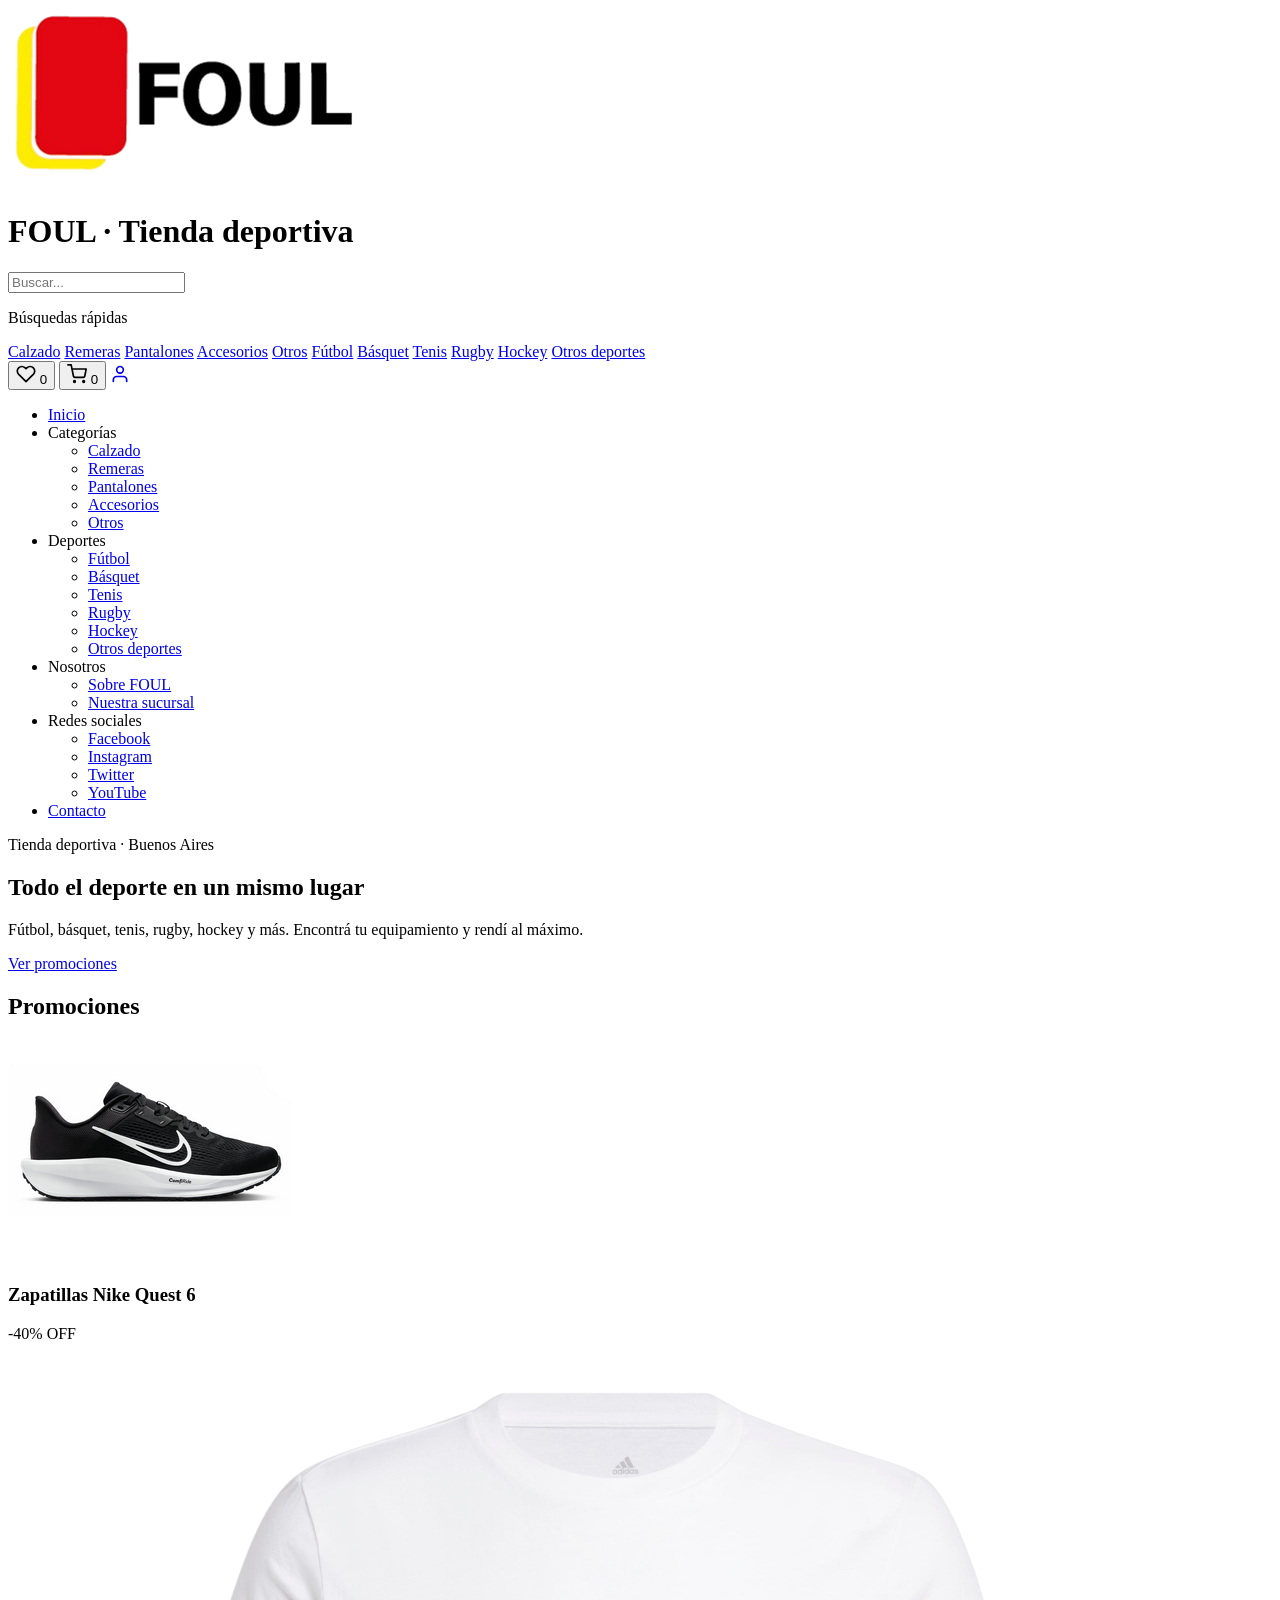
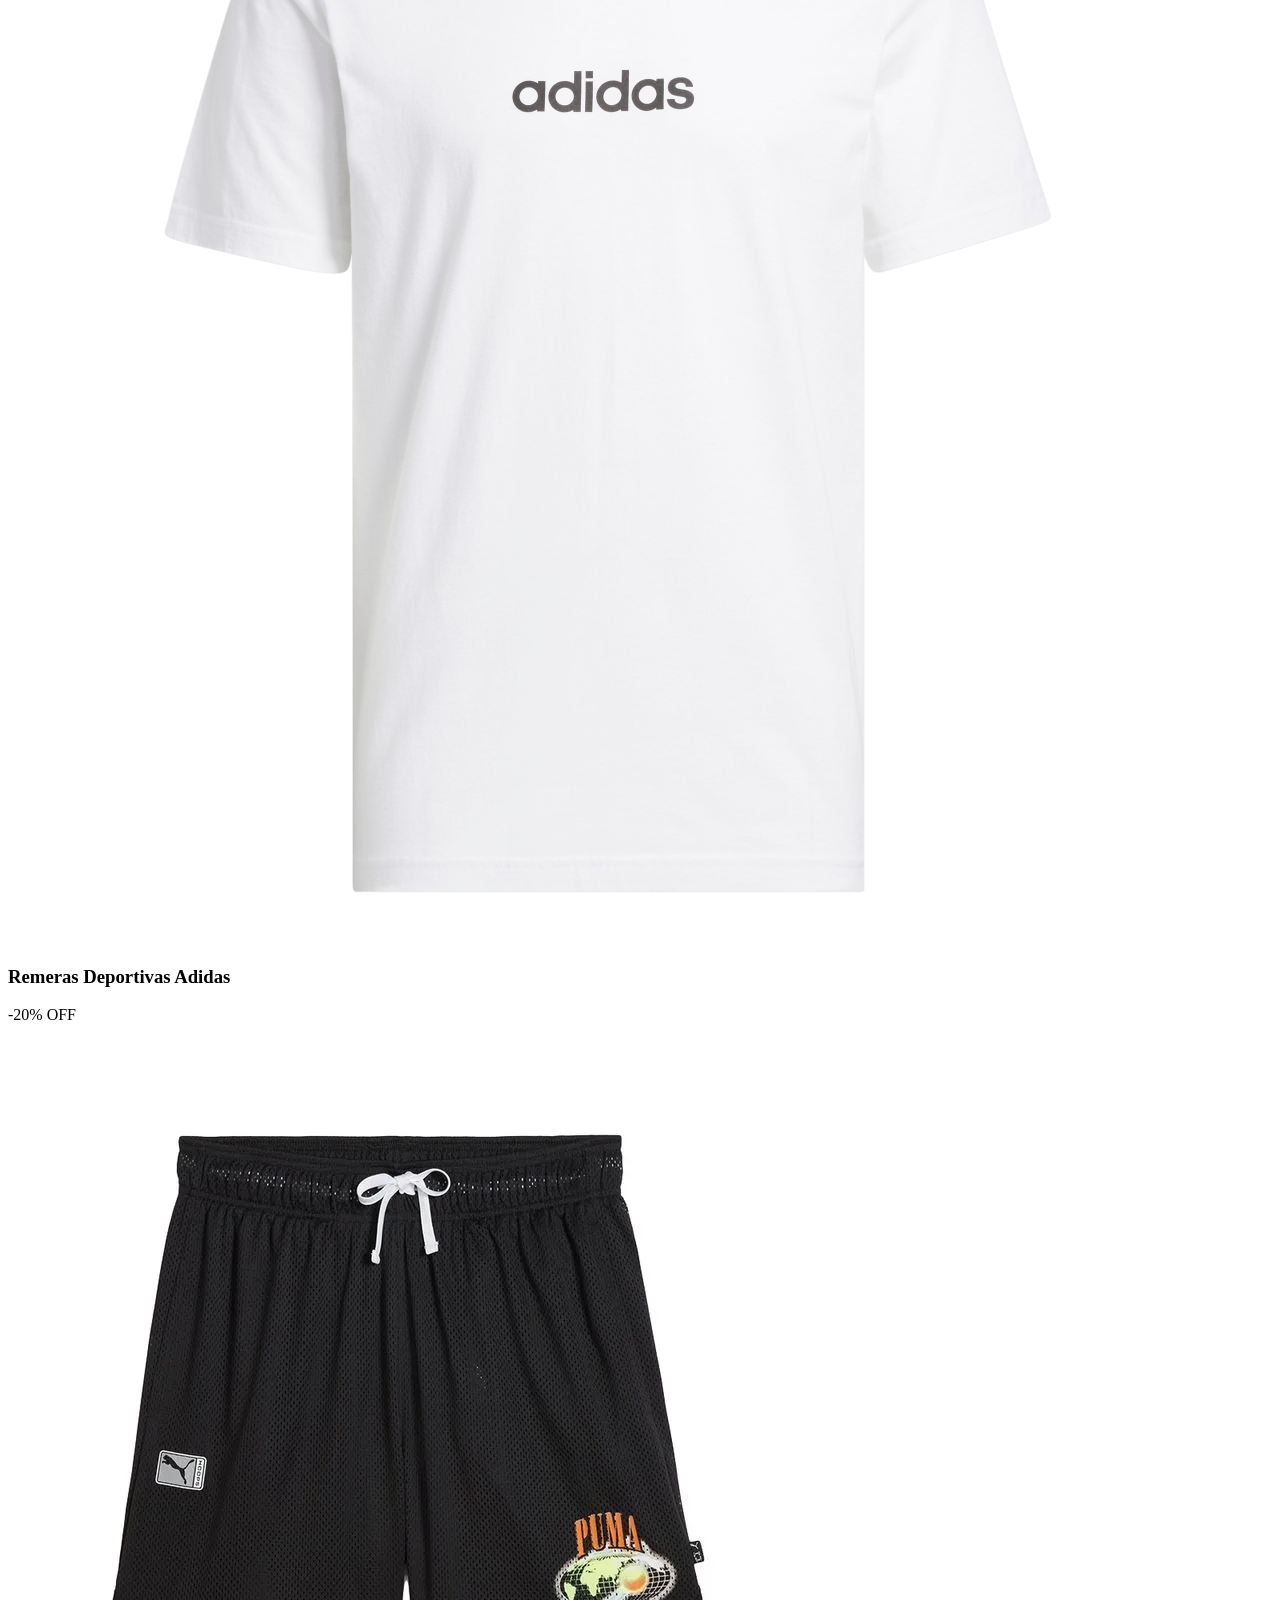
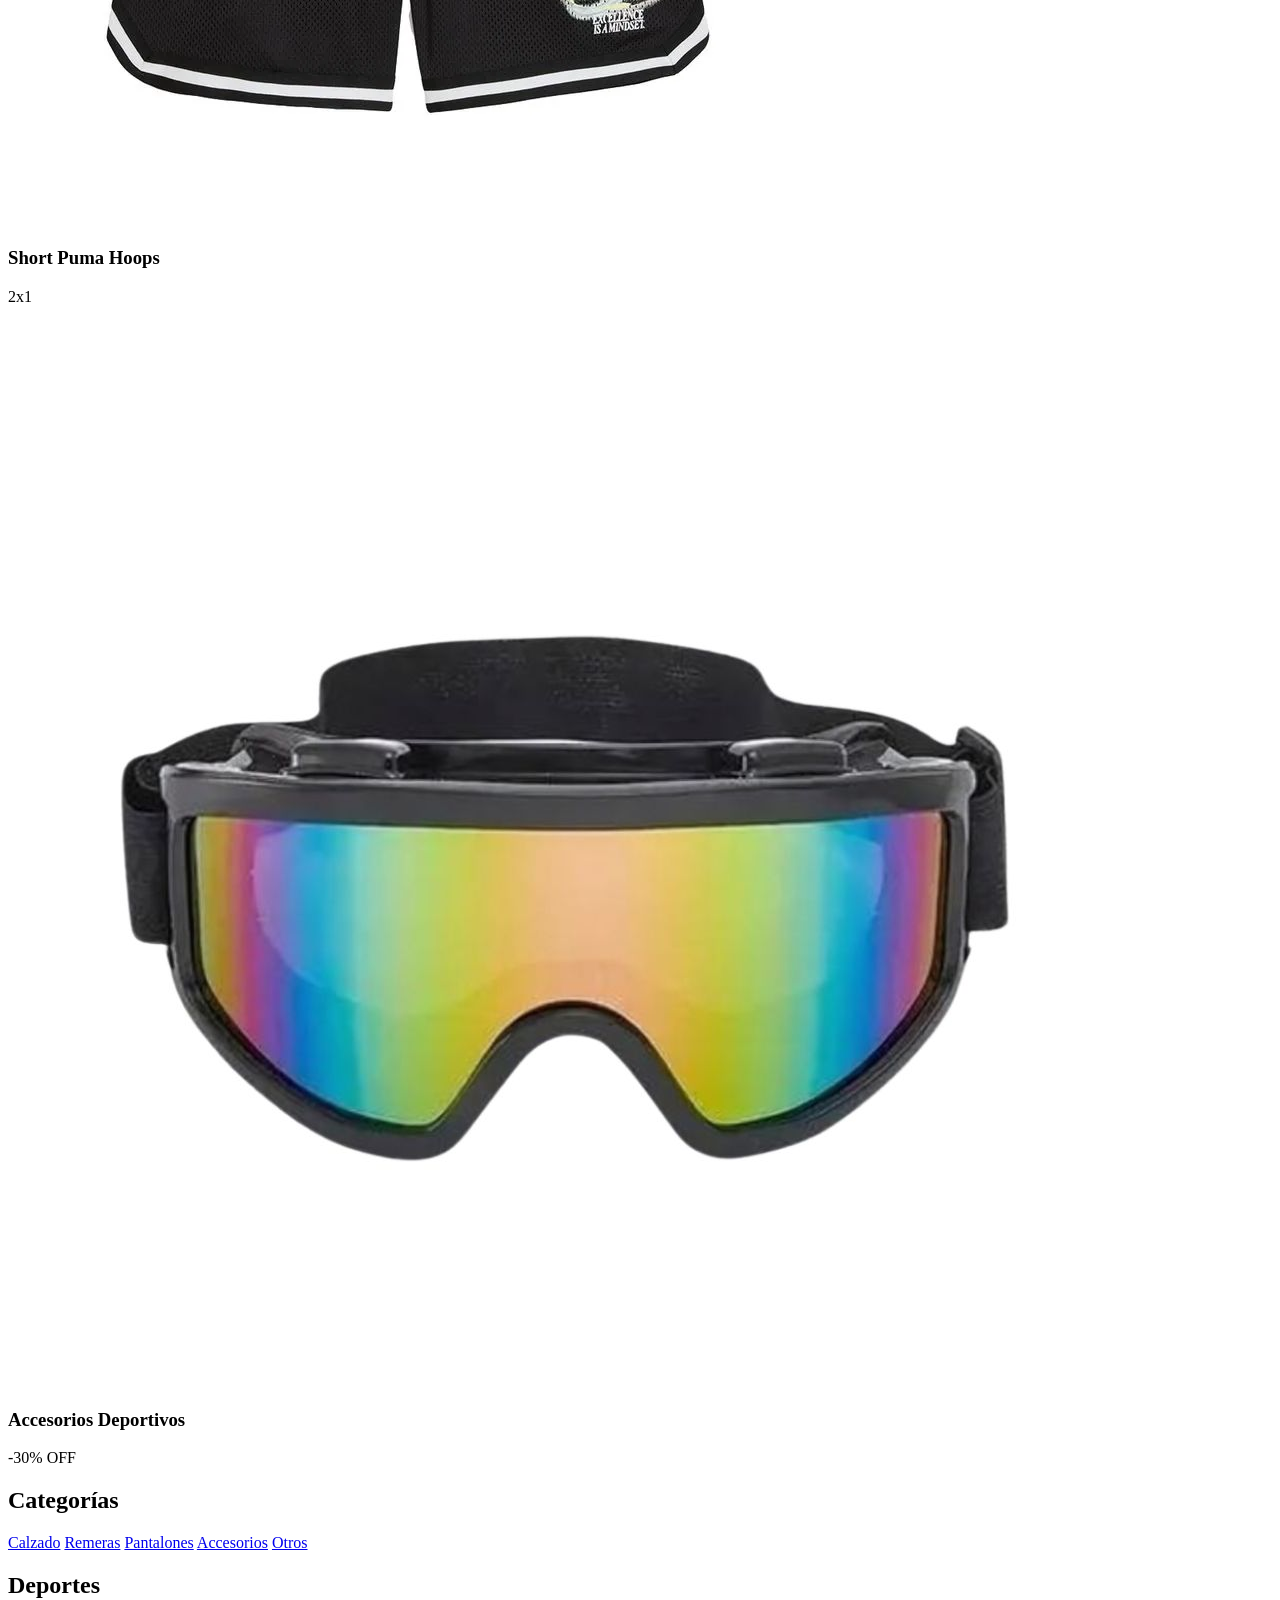
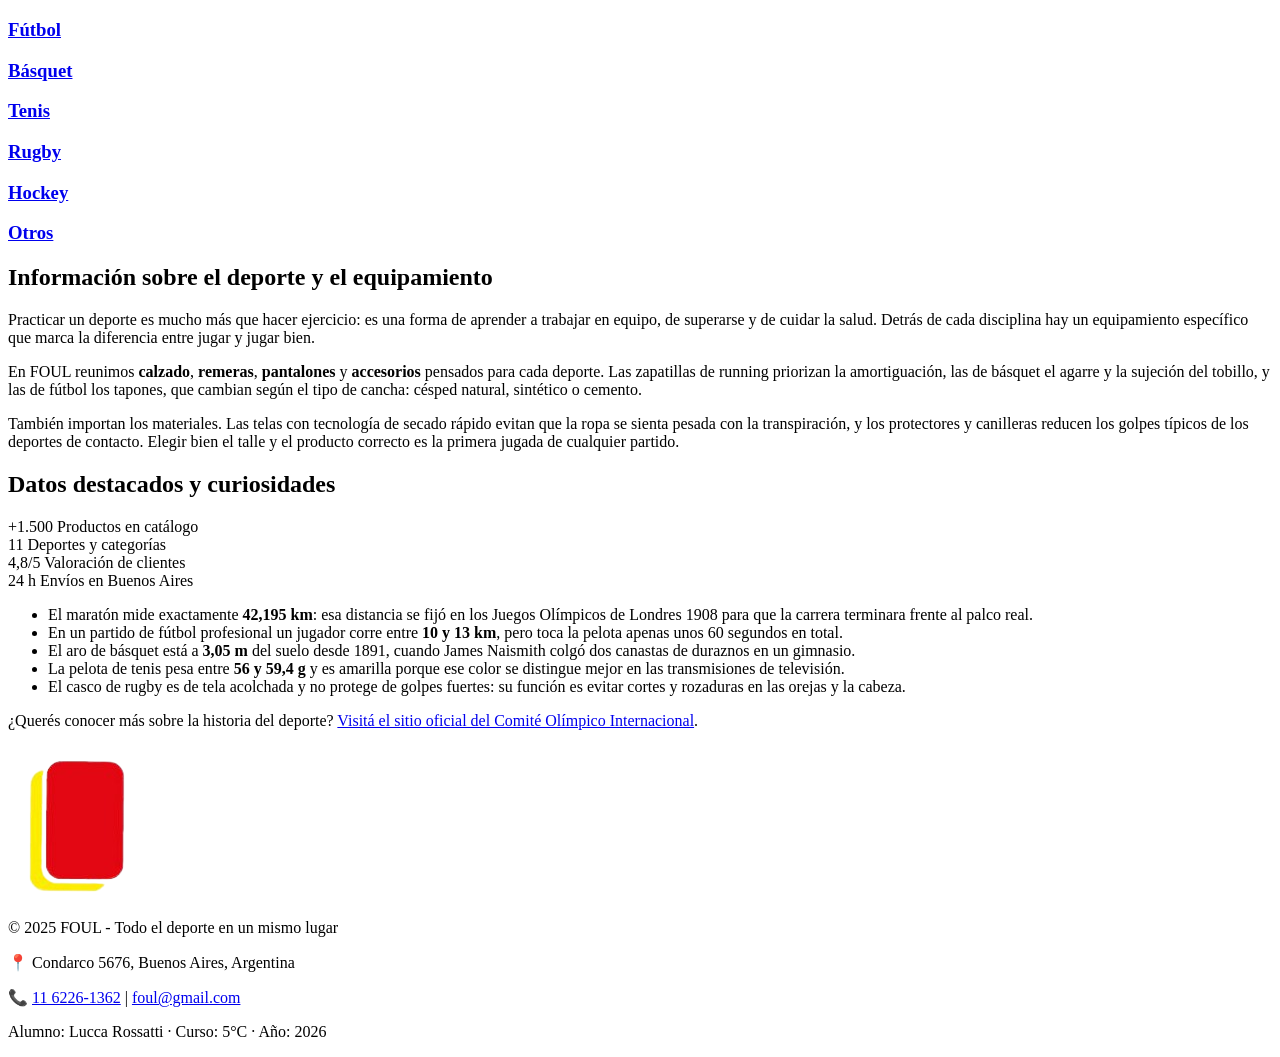
==== index.html @ d342e82e "1era entrega html" ====
<!DOCTYPE html>
<html lang="es">
<head>
    <meta charset="UTF-8">
    <meta name="viewport" content="width=device-width, initial-scale=1.0">
    <title>FOUL - Tu Tienda Deportiva</title>
</head>
<body>
    <!-- Header -->
    <header>
    <div class="header-container">
        <div class="header-brand">
            <a href="index.html" class="logo-container">
                <img src="Imagenes/LogoPrincipal.png" alt="FOUL Logo" class="logo-img">
            </a>
            <h1 class="site-title">FOUL · Tienda deportiva</h1>
        </div>
        <div class="search-bar">
            <input type="text" placeholder="Buscar..." aria-label="Buscar productos">
                <div class="search-panel" aria-label="Búsquedas rápidas">
                    <p class="search-panel-title">Búsquedas rápidas</p>
                    <div class="search-panel-links">
                        <a href="calzado.html">Calzado</a>
                        <a href="remeras.html">Remeras</a>
                        <a href="pantalones.html">Pantalones</a>
                        <a href="accesorios.html">Accesorios</a>
                        <a href="otros.html">Otros</a>
                        <a href="futbol.html">Fútbol</a>
                        <a href="basket.html">Básquet</a>
                        <a href="tenis.html">Tenis</a>
                        <a href="rugby.html">Rugby</a>
                        <a href="hockey.html">Hockey</a>
                        <a href="otros-deportes.html">Otros deportes</a>
                    </div>
                </div>
        </div>

        <div class="header-actions">
            <button class="header-btn" title="Favoritos" aria-label="Favoritos">
                <svg viewBox="0 0 24 24" width="20" height="20" fill="none" stroke="currentColor" stroke-width="2" stroke-linecap="round" stroke-linejoin="round" aria-hidden="true"><path d="M20.84 4.61a5.5 5.5 0 0 0-7.78 0L12 5.67l-1.06-1.06a5.5 5.5 0 0 0-7.78 7.78l1.06 1.06L12 21.23l7.78-7.78 1.06-1.06a5.5 5.5 0 0 0 0-7.78z"/></svg>
                <span class="badge">0</span>
            </button>
            <button class="header-btn" title="Carrito" aria-label="Carrito">
                <svg viewBox="0 0 24 24" width="20" height="20" fill="none" stroke="currentColor" stroke-width="2" stroke-linecap="round" stroke-linejoin="round" aria-hidden="true"><circle cx="9" cy="21" r="1"/><circle cx="20" cy="21" r="1"/><path d="M1 1h4l2.68 13.39a2 2 0 0 0 2 1.61h9.72a2 2 0 0 0 2-1.61L23 6H6"/></svg>
                <span class="badge">0</span>
            </button>
            <a href="micuenta.html" class="header-btn" title="Mi Cuenta" aria-label="Mi Cuenta">
                <svg viewBox="0 0 24 24" width="20" height="20" fill="none" stroke="currentColor" stroke-width="2" stroke-linecap="round" stroke-linejoin="round" aria-hidden="true"><path d="M20 21v-2a4 4 0 0 0-4-4H8a4 4 0 0 0-4 4v2"/><circle cx="12" cy="7" r="4"/></svg>
            </a>
            </div>
    </div>

        <nav class="main-nav" aria-label="Navegación principal">
            <ul>
                <li><a href="index.html">Inicio</a></li>
                <li>
                    Categorías
                    <ul>
                        <li><a href="calzado.html">Calzado</a></li>
                        <li><a href="remeras.html">Remeras</a></li>
                        <li><a href="pantalones.html">Pantalones</a></li>
                        <li><a href="accesorios.html">Accesorios</a></li>
                        <li><a href="otros.html">Otros</a></li>
                    </ul>
                </li>
                <li>
                    Deportes
                    <ul>
                        <li><a href="futbol.html">Fútbol</a></li>
                        <li><a href="basket.html">Básquet</a></li>
                        <li><a href="tenis.html">Tenis</a></li>
                        <li><a href="rugby.html">Rugby</a></li>
                        <li><a href="hockey.html">Hockey</a></li>
                        <li><a href="otros-deportes.html">Otros deportes</a></li>
                    </ul>
                </li>
                <li>
                    Nosotros
                    <ul>
                        <li><a href="nosotros.html">Sobre FOUL</a></li>
                        <li><a href="#sucursales">Nuestra sucursal</a></li>
                    </ul>
                </li>
                <li>
                    Redes sociales
                    <ul>
                        <li><a href="https://facebook.com" target="_blank" rel="noopener noreferrer">Facebook</a></li>
                        <li><a href="https://instagram.com" target="_blank" rel="noopener noreferrer">Instagram</a></li>
                        <li><a href="https://twitter.com" target="_blank" rel="noopener noreferrer">Twitter</a></li>
                        <li><a href="https://youtube.com" target="_blank" rel="noopener noreferrer">YouTube</a></li>
                    </ul>
                </li>
                <li><a href="#contacto">Contacto</a></li>
            </ul>
        </nav>
</header>


    <!-- Contenido principal -->
    <main>

    <!-- Banner Hero (presentación del sitio) -->
    <section class="hero-banner">
        <span class="hero-tag">Tienda deportiva · Buenos Aires</span>
        <h2>Todo el deporte en un mismo lugar</h2>
        <p>Fútbol, básquet, tenis, rugby, hockey y más. Encontrá tu equipamiento y rendí al máximo.</p>
        <a href="#promociones" class="hero-btn">Ver promociones</a>
    </section>

    <!-- Contenedor Principal -->
    <div class="container">
        <!-- Promociones -->
        <section class="promotions-section" id="promociones">
<h2 class="section-title"> Promociones</h2>
<div class="promo-grid">
<div class="promo-card">
<div class="promo-image"><img loading="lazy" src="Imagenes/Zapatilla.png" alt="Zapatillas Nike Quest 6"></div>
<div class="promo-content">
<h3>Zapatillas Nike Quest 6</h3>
<span class="discount-badge">-40% OFF</span>
</div>
</div>
<div class="promo-card">
<div class="promo-image"><img loading="lazy" src="Imagenes/Remera.png" alt="Remeras Deportivas Adidas"></div>
<div class="promo-content">
<h3>Remeras Deportivas Adidas</h3>
<span class="discount-badge">-20% OFF</span>
</div>
</div>


<div class="promo-card">
<div class="promo-image"><img loading="lazy" src="Imagenes/Short.webp" alt="Short Puma Hoops"></div>
<div class="promo-content">
<h3>Short Puma Hoops</h3>
<span class="discount-badge">2x1</span>
</div>
</div>


<div class="promo-card">
<div class="promo-image"><img loading="lazy" src="Imagenes/Gafas.jpg" alt="Accesorios Deportivos"></div>
<div class="promo-content">
<h3>Accesorios Deportivos</h3>
<span class="discount-badge">-30% OFF</span>
</div>
</div>
</div>
</section>

        <!-- Categorías -->
        <section class="categories-section">
    <h2 class="section-title">Categorías</h2>
    <div class="category-grid">
        <a href="calzado.html" class="category-btn">Calzado</a>
        <a href="remeras.html" class="category-btn">Remeras</a>
        <a href="pantalones.html" class="category-btn">Pantalones</a>
        <a href="accesorios.html" class="category-btn">Accesorios</a>
        <a href="otros.html" class="category-btn">Otros</a>
    </div>
</section>

        <!-- Deportes -->
<section class="sports-section">
    <h2 class="section-title">Deportes</h2>
    <div class="sports-grid">
        <a href="futbol.html" class="sport-card">
            <h3>Fútbol</h3>
        </a>
        <a href="basket.html" class="sport-card">
            <h3>Básquet</h3>
        </a>
        <a href="tenis.html" class="sport-card">
            <h3>Tenis</h3>
        </a>
        <a href="rugby.html" class="sport-card">
            <h3>Rugby</h3>
        </a>
        <a href="hockey.html" class="sport-card">
            <h3>Hockey</h3>
        </a>
        <a href="otros-deportes.html" class="sport-card">
            <h3>Otros</h3>
        </a>
    </div>
</section>

        <!-- Información sobre el tema -->
        <section class="info-section" id="informacion">
            <h2 class="section-title">Información sobre el deporte y el equipamiento</h2>
            <div class="info-text">
                <p>Practicar un deporte es mucho más que hacer ejercicio: es una forma de aprender a trabajar en equipo, de superarse y de cuidar la salud. Detrás de cada disciplina hay un equipamiento específico que marca la diferencia entre jugar y jugar bien.</p>
                <p>En FOUL reunimos <strong>calzado</strong>, <strong>remeras</strong>, <strong>pantalones</strong> y <strong>accesorios</strong> pensados para cada deporte. Las zapatillas de running priorizan la amortiguación, las de básquet el agarre y la sujeción del tobillo, y las de fútbol los tapones, que cambian según el tipo de cancha: césped natural, sintético o cemento.</p>
                <p>También importan los materiales. Las telas con tecnología de secado rápido evitan que la ropa se sienta pesada con la transpiración, y los protectores y canilleras reducen los golpes típicos de los deportes de contacto. Elegir bien el talle y el producto correcto es la primera jugada de cualquier partido.</p>
            </div>
        </section>

        <!-- Datos destacados y curiosidades -->
        <section class="facts-section" id="curiosidades">
            <h2 class="section-title">Datos destacados y curiosidades</h2>

            <div class="facts-grid">
                <div class="fact-card">
                    <span class="fact-number">+1.500</span>
                    <span class="fact-label">Productos en catálogo</span>
                </div>
                <div class="fact-card">
                    <span class="fact-number">11</span>
                    <span class="fact-label">Deportes y categorías</span>
                </div>
                <div class="fact-card">
                    <span class="fact-number">4,8/5</span>
                    <span class="fact-label">Valoración de clientes</span>
                </div>
                <div class="fact-card">
                    <span class="fact-number">24 h</span>
                    <span class="fact-label">Envíos en Buenos Aires</span>
                </div>
            </div>

            <ul class="facts-list">
                <li>El maratón mide exactamente <strong>42,195 km</strong>: esa distancia se fijó en los Juegos Olímpicos de Londres 1908 para que la carrera terminara frente al palco real.</li>
                <li>En un partido de fútbol profesional un jugador corre entre <strong>10 y 13 km</strong>, pero toca la pelota apenas unos 60 segundos en total.</li>
                <li>El aro de básquet está a <strong>3,05 m</strong> del suelo desde 1891, cuando James Naismith colgó dos canastas de duraznos en un gimnasio.</li>
                <li>La pelota de tenis pesa entre <strong>56 y 59,4 g</strong> y es amarilla porque ese color se distingue mejor en las transmisiones de televisión.</li>
                <li>El casco de rugby es de tela acolchada y no protege de golpes fuertes: su función es evitar cortes y rozaduras en las orejas y la cabeza.</li>
            </ul>

            <p class="facts-source">¿Querés conocer más sobre la historia del deporte? <a class="external-link" href="https://www.olympics.com/es/" target="_blank" rel="noopener noreferrer">Visitá el sitio oficial del Comité Olímpico Internacional</a>.</p>
        </section>

    </div>
    </main>

    <!-- Footer -->
    <footer id="contacto">
        <img src="Imagenes/LogoAlternativo.png" alt="FOUL" class="footer-logo">
        <p>&copy; 2025 FOUL - Todo el deporte en un mismo lugar</p>
        <p id="sucursales">📍 Condarco 5676, Buenos Aires, Argentina</p>
        <p>📞 <a href="tel:1162261362">11 6226-1362</a> |  <a href="mailto:foul@gmail.com">foul@gmail.com</a></p>
        <p class="footer-student">Alumno: Lucca Rossatti · Curso: 5°C · Año: 2026</p>
    </footer>

</body>
</html>
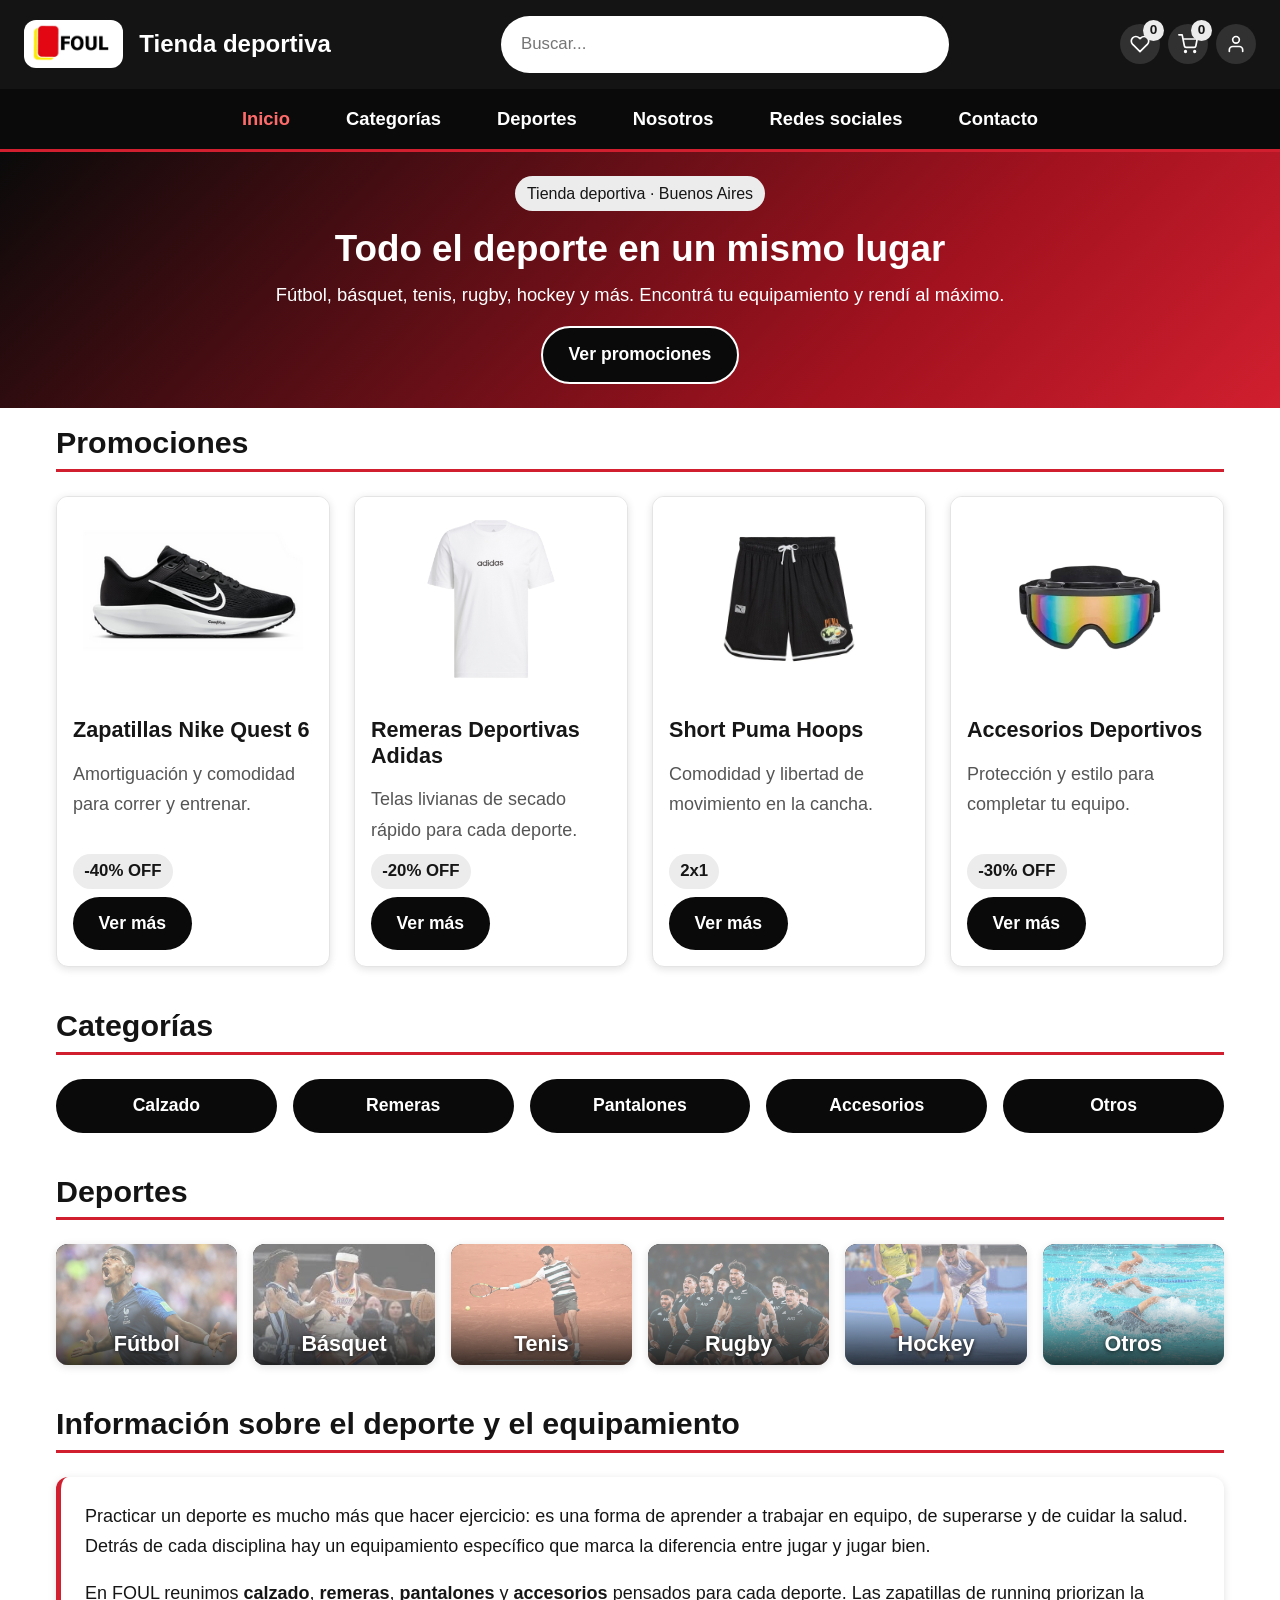
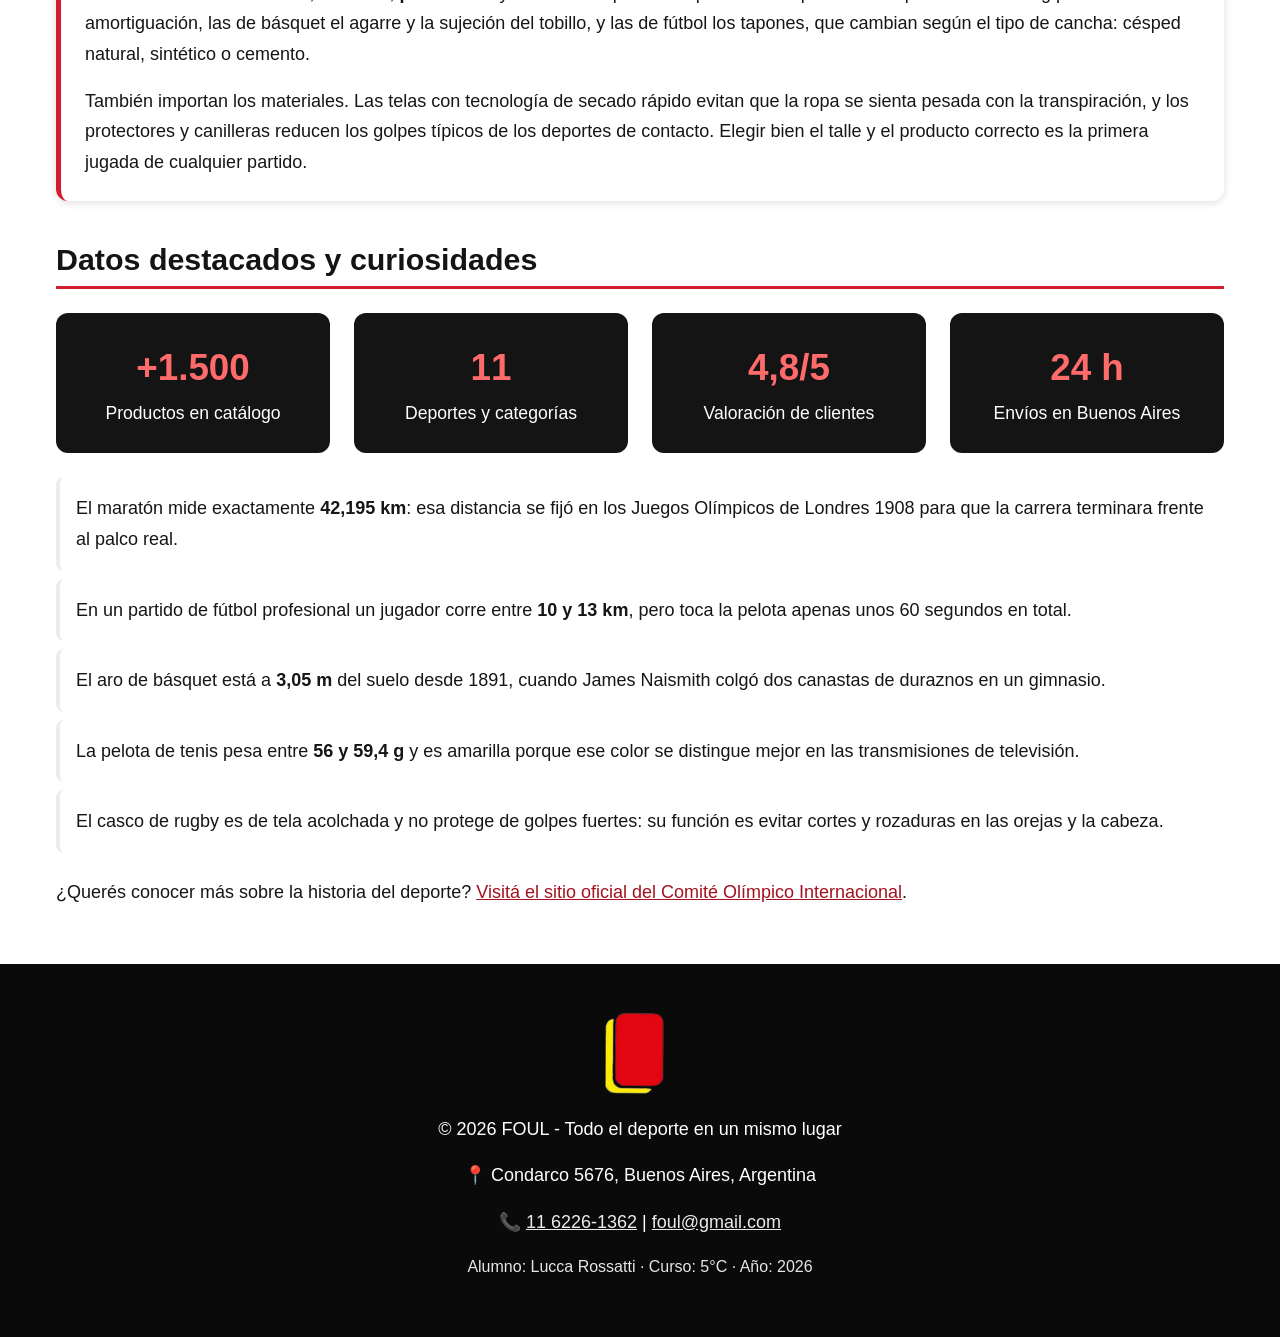
==== commit b5bea00e: "2da entrega html y css" ====
--- a/index.html
+++ b/index.html
@@ -3,9 +3,13 @@
 <head>
     <meta charset="UTF-8">
     <meta name="viewport" content="width=device-width, initial-scale=1.0">
+    <meta name="description" content="FOUL, tu tienda deportiva en Buenos Aires: calzado, remeras, pantalones y accesorios para fútbol, básquet, tenis, rugby y hockey.">
     <title>FOUL - Tu Tienda Deportiva</title>
+    <link rel="icon" type="image/png" href="Imagenes/LogoAlternativo.png">
+    <link rel="stylesheet" href="styles.css">
 </head>
 <body>
+    <a class="skip-link" href="#contenido">Saltar al contenido</a>
     <!-- Header -->
     <header>
     <div class="header-container">
@@ -13,7 +17,7 @@
             <a href="index.html" class="logo-container">
                 <img src="Imagenes/LogoPrincipal.png" alt="FOUL Logo" class="logo-img">
             </a>
-            <h1 class="site-title">FOUL · Tienda deportiva</h1>
+            <h1 class="site-title">Tienda deportiva</h1>
         </div>
         <div class="search-bar">
             <input type="text" placeholder="Buscar..." aria-label="Buscar productos">
@@ -50,10 +54,13 @@
             </div>
     </div>
 
+        <input type="checkbox" id="menu-toggle" class="menu-toggle" aria-label="Mostrar u ocultar el menú">
+        <label for="menu-toggle" class="menu-btn"><span aria-hidden="true">☰</span> Menú</label>
+
         <nav class="main-nav" aria-label="Navegación principal">
             <ul>
-                <li><a href="index.html">Inicio</a></li>
-                <li>
+                <li><a href="index.html" aria-current="page">Inicio</a></li>
+                <li tabindex="0">
                     Categorías
                     <ul>
                         <li><a href="calzado.html">Calzado</a></li>
@@ -63,7 +70,7 @@
                         <li><a href="otros.html">Otros</a></li>
                     </ul>
                 </li>
-                <li>
+                <li tabindex="0">
                     Deportes
                     <ul>
                         <li><a href="futbol.html">Fútbol</a></li>
@@ -74,14 +81,14 @@
                         <li><a href="otros-deportes.html">Otros deportes</a></li>
                     </ul>
                 </li>
-                <li>
+                <li tabindex="0">
                     Nosotros
                     <ul>
                         <li><a href="nosotros.html">Sobre FOUL</a></li>
                         <li><a href="#sucursales">Nuestra sucursal</a></li>
                     </ul>
                 </li>
-                <li>
+                <li tabindex="0">
                     Redes sociales
                     <ul>
                         <li><a href="https://facebook.com" target="_blank" rel="noopener noreferrer">Facebook</a></li>
@@ -97,7 +104,7 @@
 
 
     <!-- Contenido principal -->
-    <main>
+    <main id="contenido">
 
     <!-- Banner Hero (presentación del sitio) -->
     <section class="hero-banner">
@@ -117,14 +124,18 @@
 <div class="promo-image"><img loading="lazy" src="Imagenes/Zapatilla.png" alt="Zapatillas Nike Quest 6"></div>
 <div class="promo-content">
 <h3>Zapatillas Nike Quest 6</h3>
+<p class="promo-description">Amortiguación y comodidad para correr y entrenar.</p>
 <span class="discount-badge">-40% OFF</span>
+<a href="calzado.html" class="btn">Ver más</a>
 </div>
 </div>
 <div class="promo-card">
 <div class="promo-image"><img loading="lazy" src="Imagenes/Remera.png" alt="Remeras Deportivas Adidas"></div>
 <div class="promo-content">
 <h3>Remeras Deportivas Adidas</h3>
+<p class="promo-description">Telas livianas de secado rápido para cada deporte.</p>
 <span class="discount-badge">-20% OFF</span>
+<a href="remeras.html" class="btn">Ver más</a>
 </div>
 </div>
 
@@ -133,7 +144,9 @@
 <div class="promo-image"><img loading="lazy" src="Imagenes/Short.webp" alt="Short Puma Hoops"></div>
 <div class="promo-content">
 <h3>Short Puma Hoops</h3>
+<p class="promo-description">Comodidad y libertad de movimiento en la cancha.</p>
 <span class="discount-badge">2x1</span>
+<a href="pantalones.html" class="btn">Ver más</a>
 </div>
 </div>
 
@@ -142,7 +155,9 @@
 <div class="promo-image"><img loading="lazy" src="Imagenes/Gafas.jpg" alt="Accesorios Deportivos"></div>
 <div class="promo-content">
 <h3>Accesorios Deportivos</h3>
+<p class="promo-description">Protección y estilo para completar tu equipo.</p>
 <span class="discount-badge">-30% OFF</span>
+<a href="accesorios.html" class="btn">Ver más</a>
 </div>
 </div>
 </div>
@@ -165,21 +180,27 @@
     <h2 class="section-title">Deportes</h2>
     <div class="sports-grid">
         <a href="futbol.html" class="sport-card">
+            <img loading="lazy" src="Imagenes/Futbol.png" alt="Pelota de fútbol" class="sport-img">
             <h3>Fútbol</h3>
         </a>
         <a href="basket.html" class="sport-card">
+            <img loading="lazy" src="Imagenes/Basket.png" alt="Pelota de básquet" class="sport-img">
             <h3>Básquet</h3>
         </a>
         <a href="tenis.html" class="sport-card">
+            <img loading="lazy" src="Imagenes/Tenis.png" alt="Raqueta de tenis" class="sport-img">
             <h3>Tenis</h3>
         </a>
         <a href="rugby.html" class="sport-card">
+            <img loading="lazy" src="Imagenes/Rugby.png" alt="Pelota de rugby" class="sport-img">
             <h3>Rugby</h3>
         </a>
         <a href="hockey.html" class="sport-card">
+            <img loading="lazy" src="Imagenes/Hockey.png" alt="Palo de hockey" class="sport-img">
             <h3>Hockey</h3>
         </a>
         <a href="otros-deportes.html" class="sport-card">
+            <img loading="lazy" src="Imagenes/Otros.png" alt="Otros deportes" class="sport-img">
             <h3>Otros</h3>
         </a>
     </div>
@@ -235,7 +256,7 @@
     <!-- Footer -->
     <footer id="contacto">
         <img src="Imagenes/LogoAlternativo.png" alt="FOUL" class="footer-logo">
-        <p>&copy; 2025 FOUL - Todo el deporte en un mismo lugar</p>
+        <p>&copy; 2026 FOUL - Todo el deporte en un mismo lugar</p>
         <p id="sucursales">📍 Condarco 5676, Buenos Aires, Argentina</p>
         <p>📞 <a href="tel:1162261362">11 6226-1362</a> |  <a href="mailto:foul@gmail.com">foul@gmail.com</a></p>
         <p class="footer-student">Alumno: Lucca Rossatti · Curso: 5°C · Año: 2026</p>
--- a/styles.css
+++ b/styles.css
@@ -0,0 +1,898 @@
+/* ===== Variables ===== */
+:root {
+    --color-primary: #d11f2f;
+    --color-primary-dark: #a3121f;
+    --color-secondary: #141414;
+    --color-accent: #ececec;
+    --color-bg: #ffffff;
+    --color-surface: #ffffff;
+    --color-text: #161616;
+    --color-text-light: #ffffff;
+    --color-primary-light: #ff6b6b;
+    --color-dark: #0a0a0a;
+    --color-border: #cfcfcf;
+    --color-muted: #555555;
+
+    --font-title: "Segoe UI", Roboto, Arial, sans-serif;
+    --font-body: "Segoe UI", Roboto, Helvetica, Arial, sans-serif;
+
+    --space-xs: 0.5rem;
+    --space-sm: 1rem;
+    --space-md: 1.5rem;
+    --space-lg: 2.5rem;
+
+    --radius: 0.75rem;
+    --shadow: 0 2px 8px rgba(0, 0, 0, 0.12);
+    --transition: 0.25s ease;
+}
+
+/* ===== Base (mobile first) ===== */
+*,
+*::before,
+*::after {
+    box-sizing: border-box;
+}
+
+body {
+    margin: 0;
+    font-family: var(--font-body);
+    font-size: 1.125rem;
+    line-height: 1.7;
+    color: var(--color-text);
+    background-color: var(--color-bg);
+}
+
+img {
+    max-width: 100%;
+    height: auto;
+    display: block;
+}
+
+h1, h2, h3 {
+    font-family: var(--font-title);
+    line-height: 1.2;
+    margin: 0 0 var(--space-xs);
+}
+
+h3 { font-size: 1.35rem; }
+
+p { margin: 0 0 var(--space-sm); }
+
+a {
+    color: var(--color-primary-dark);
+    transition: color var(--transition);
+}
+
+a:hover,
+a:focus-visible {
+    color: var(--color-secondary);
+}
+
+ul { margin: 0; padding: 0; list-style: none; }
+
+/* ===== Header ===== */
+header {
+    background-color: var(--color-secondary);
+    color: var(--color-text-light);
+}
+
+.header-container {
+    display: flex;
+    flex-direction: column;
+    gap: var(--space-sm);
+    padding: var(--space-sm);
+}
+
+.header-brand {
+    display: flex;
+    align-items: center;
+    gap: var(--space-sm);
+}
+
+.logo-img {
+    width: auto;
+    height: 3rem;
+    max-width: 7rem;
+    object-fit: contain;
+    padding: 0.25rem 0.5rem;
+    background-color: var(--color-surface);
+    border-radius: var(--radius);
+}
+
+.site-title {
+    font-size: 1.5rem;
+    margin: 0;
+}
+
+.search-bar {
+    position: relative;
+}
+
+.search-bar input {
+    width: 100%;
+    padding: 0.75rem 1.1rem;
+    border: 2px solid transparent;
+    border-radius: 2rem;
+    font: inherit;
+    font-size: 1.05rem;
+}
+
+.search-bar input:focus {
+    outline: none;
+    border-color: var(--color-accent);
+}
+
+.search-panel {
+    display: none;
+    position: absolute;
+    z-index: 20;
+    top: calc(100% + 0.25rem);
+    left: 0;
+    right: 0;
+    padding: var(--space-sm);
+    color: var(--color-text);
+    background-color: var(--color-surface);
+    border-radius: var(--radius);
+    box-shadow: var(--shadow);
+}
+
+.search-bar:focus-within .search-panel {
+    display: block;
+}
+
+.search-panel-title {
+    font-weight: 700;
+    margin-bottom: var(--space-xs);
+}
+
+.search-panel-links {
+    display: flex;
+    flex-wrap: wrap;
+    gap: var(--space-xs);
+}
+
+.search-panel-links a {
+    padding: 0.25rem 0.75rem;
+    font-size: 1.05rem;
+    text-decoration: none;
+    color: var(--color-secondary);
+    background-color: var(--color-bg);
+    border-radius: 2rem;
+}
+
+.search-panel-links a:hover {
+    color: var(--color-text-light);
+    background-color: var(--color-primary);
+}
+
+.header-actions {
+    display: flex;
+    gap: var(--space-xs);
+}
+
+.header-btn {
+    position: relative;
+    display: inline-flex;
+    align-items: center;
+    justify-content: center;
+    width: 2.5rem;
+    height: 2.5rem;
+    color: var(--color-text-light);
+    background-color: rgba(255, 255, 255, 0.12);
+    border: none;
+    border-radius: 50%;
+    cursor: pointer;
+    transition: background-color var(--transition), transform var(--transition);
+}
+
+.header-btn:hover,
+.header-btn:focus-visible {
+    color: var(--color-text-light);
+    background-color: var(--color-primary);
+    transform: translateY(-2px);
+}
+
+.badge {
+    position: absolute;
+    top: -0.25rem;
+    right: -0.25rem;
+    min-width: 1.3rem;
+    padding: 0 0.25rem;
+    font-size: 0.85rem;
+    font-weight: 700;
+    line-height: 1.3rem;
+    text-align: center;
+    color: var(--color-text);
+    background-color: var(--color-accent);
+    border-radius: 1rem;
+}
+
+/* ===== Accesibilidad ===== */
+.skip-link {
+    position: absolute;
+    z-index: 100;
+    top: -4rem;
+    left: var(--space-sm);
+    padding: 0.6rem 1rem;
+    font-weight: 700;
+    color: var(--color-text-light);
+    background-color: var(--color-primary);
+    border-radius: 0 0 0.5rem 0.5rem;
+}
+
+.skip-link:focus {
+    top: 0;
+    color: var(--color-text-light);
+}
+
+:focus-visible {
+    outline: 3px solid var(--color-primary-light);
+    outline-offset: 2px;
+}
+
+@media (prefers-reduced-motion: reduce) {
+    *,
+    *::before,
+    *::after {
+        transition: none !important;
+        scroll-behavior: auto !important;
+    }
+}
+
+/* ===== Navegación ===== */
+.menu-toggle {
+    position: absolute;
+    width: 1px;
+    height: 1px;
+    opacity: 0;
+}
+
+.menu-btn {
+    display: block;
+    padding: 0.85rem var(--space-sm);
+    font-size: 1.15rem;
+    font-weight: 700;
+    color: var(--color-text-light);
+    background-color: var(--color-dark);
+    border-top: 1px solid rgba(255, 255, 255, 0.15);
+    cursor: pointer;
+}
+
+.menu-toggle:focus-visible + .menu-btn {
+    outline: 3px solid var(--color-primary-light);
+    outline-offset: -3px;
+}
+
+.menu-toggle:checked + .menu-btn {
+    background-color: var(--color-primary);
+}
+
+.menu-toggle:not(:checked) ~ .main-nav {
+    display: none;
+}
+
+.main-nav {
+    background-color: var(--color-dark);
+    border-bottom: 3px solid var(--color-primary);
+}
+
+.main-nav > ul > li {
+    padding: 0.85rem var(--space-sm);
+    font-size: 1.15rem;
+    font-weight: 600;
+    border-top: 1px solid rgba(255, 255, 255, 0.1);
+}
+
+.main-nav a {
+    color: var(--color-text-light);
+    text-decoration: none;
+}
+
+.main-nav a:hover,
+.main-nav a:focus-visible,
+.main-nav a[aria-current="page"] {
+    color: var(--color-primary-light);
+}
+
+.main-nav ul ul {
+    margin-top: var(--space-xs);
+    padding-left: var(--space-sm);
+    font-weight: 400;
+}
+
+.main-nav ul ul li {
+    padding: 0.2rem 0;
+}
+
+/* ===== Hero ===== */
+.hero-banner {
+    padding: var(--space-md) var(--space-sm);
+    text-align: center;
+    color: var(--color-text-light);
+    background: linear-gradient(135deg, var(--color-dark), var(--color-primary-dark) 70%, var(--color-primary));
+}
+
+.hero-banner h2 {
+    font-size: 1.8rem;
+}
+
+.hero-tag {
+    display: inline-block;
+    margin-bottom: var(--space-sm);
+    padding: 0.25rem 0.75rem;
+    font-size: 1rem;
+    color: var(--color-text);
+    background-color: var(--color-accent);
+    border-radius: 2rem;
+}
+
+/* ===== Botones ===== */
+.btn,
+.hero-btn,
+.category-btn {
+    display: inline-block;
+    padding: 0.75rem 1.6rem;
+    font-size: 1.1rem;
+    font-weight: 700;
+    text-align: center;
+    text-decoration: none;
+    color: var(--color-text-light);
+    background-color: var(--color-dark);
+    border-radius: 2rem;
+    transition: background-color var(--transition), transform var(--transition), box-shadow var(--transition);
+}
+
+.hero-btn {
+    border: 2px solid var(--color-text-light);
+}
+
+.btn:hover,
+.btn:focus-visible,
+.hero-btn:hover,
+.hero-btn:focus-visible,
+.category-btn:hover,
+.category-btn:focus-visible {
+    color: var(--color-text-light);
+    background-color: var(--color-primary);
+    transform: translateY(-3px);
+    box-shadow: var(--shadow);
+}
+
+/* ===== Secciones ===== */
+.container {
+    max-width: 75rem;
+    margin: 0 auto;
+    padding: var(--space-sm);
+}
+
+.container > section {
+    margin-bottom: var(--space-lg);
+}
+
+.section-title {
+    margin-bottom: var(--space-md);
+    padding-bottom: var(--space-xs);
+    font-size: 1.9rem;
+    color: var(--color-secondary);
+    border-bottom: 3px solid var(--color-primary);
+}
+
+/* ===== Tarjetas (promociones) ===== */
+.promo-grid,
+.facts-grid {
+    display: grid;
+    grid-template-columns: 1fr;
+    gap: var(--space-md);
+}
+
+.promo-card {
+    border: 1px solid #e4e4e4;
+    display: flex;
+    flex-direction: column;
+    overflow: hidden;
+    background-color: var(--color-surface);
+    border-radius: var(--radius);
+    box-shadow: var(--shadow);
+    transition: transform var(--transition), box-shadow var(--transition);
+}
+
+.promo-card:hover {
+    transform: translateY(-4px);
+    box-shadow: 0 8px 20px rgba(0, 0, 0, 0.2);
+}
+
+.promo-image img {
+    width: 100%;
+    aspect-ratio: 4 / 3;
+    object-fit: contain;
+    padding: var(--space-sm);
+    background-color: var(--color-surface);
+}
+
+.promo-content {
+    display: flex;
+    flex-direction: column;
+    flex: 1;
+    align-items: flex-start;
+    gap: var(--space-xs);
+    padding: var(--space-sm);
+}
+
+.promo-content h3 {
+    font-size: 1.35rem;
+}
+
+.discount-badge {
+    font-size: 1.05rem;
+    padding: 0.2rem 0.7rem;
+    font-weight: 700;
+    color: var(--color-text);
+    background-color: var(--color-accent);
+    border-radius: 2rem;
+}
+
+/* ===== Categorías y deportes ===== */
+.category-grid,
+.sports-grid {
+    display: grid;
+    grid-template-columns: repeat(2, 1fr);
+    gap: var(--space-sm);
+}
+
+.sport-card {
+    position: relative;
+    display: block;
+    overflow: hidden;
+    text-decoration: none;
+    text-align: center;
+    color: var(--color-text-light);
+    background-color: var(--color-secondary);
+    border-radius: var(--radius);
+    box-shadow: var(--shadow);
+    transition: background-color var(--transition), transform var(--transition);
+}
+
+.sport-img {
+    width: 100%;
+    aspect-ratio: 3 / 2;
+    object-fit: cover;
+}
+
+.promo-description {
+    flex: 1;
+    margin: 0;
+    color: var(--color-muted);
+}
+
+.sport-card h3 {
+    position: absolute;
+    right: 0;
+    bottom: 0;
+    left: 0;
+    margin: 0;
+    padding: 1.5rem var(--space-xs) var(--space-xs);
+    font-size: 1.35rem;
+    text-shadow: 0 1px 4px rgba(0, 0, 0, 0.8);
+    background: linear-gradient(to top, rgba(0, 0, 0, 0.75), rgba(0, 0, 0, 0));
+}
+
+.sport-card:hover,
+.sport-card:focus-visible {
+    color: var(--color-text-light);
+    background-color: var(--color-primary);
+    transform: scale(1.04);
+}
+
+/* ===== Información y datos ===== */
+.info-text {
+    padding: var(--space-md);
+    background-color: var(--color-surface);
+    border-left: 5px solid var(--color-primary);
+    border-radius: var(--radius);
+    box-shadow: var(--shadow);
+}
+
+.info-text p:last-child { margin-bottom: 0; }
+
+.facts-grid {
+    grid-template-columns: repeat(2, 1fr);
+    margin-bottom: var(--space-md);
+}
+
+.fact-label {
+    font-size: 1.1rem;
+}
+
+.fact-card {
+    display: flex;
+    flex-direction: column;
+    align-items: center;
+    padding: var(--space-md) var(--space-sm);
+    text-align: center;
+    color: var(--color-text-light);
+    background-color: var(--color-secondary);
+    border-radius: var(--radius);
+}
+
+.fact-number {
+    font-size: 2.3rem;
+    font-weight: 800;
+    color: var(--color-primary-light);
+}
+
+.facts-list li {
+    margin-bottom: var(--space-xs);
+    padding: var(--space-sm);
+    background-color: var(--color-surface);
+    border-left: 4px solid var(--color-accent);
+    border-radius: 0.5rem;
+}
+
+.facts-source { margin-top: var(--space-md); }
+
+/* ===== Páginas internas ===== */
+.breadcrumb,
+.category-header,
+.products-grid,
+.text-container,
+.account-container,
+.recovery-container {
+    width: 100%;
+    max-width: 75rem;
+    margin-inline: auto;
+    padding-inline: var(--space-sm);
+}
+
+.breadcrumb {
+    padding-block: var(--space-sm);
+    font-size: 1.05rem;
+    color: var(--color-muted);
+}
+
+.breadcrumb span {
+    font-weight: 700;
+    color: var(--color-secondary);
+}
+
+.category-header {
+    padding-block: var(--space-md);
+    text-align: center;
+}
+
+.category-header h2 {
+    font-size: 2.4rem;
+    color: var(--color-secondary);
+}
+
+.category-header p {
+    margin: 0;
+    font-size: 1.25rem;
+    color: var(--color-muted);
+}
+
+.products-grid {
+    display: grid;
+    grid-template-columns: 1fr;
+    gap: var(--space-md);
+    padding-bottom: var(--space-lg);
+}
+
+.products-grid > h2 {
+    grid-column: 1 / -1;
+    margin: 0;
+    padding-bottom: var(--space-xs);
+    color: var(--color-secondary);
+    border-bottom: 3px solid var(--color-primary);
+}
+
+.product-item {
+    border: 1px solid #e4e4e4;
+    display: flex;
+    flex-direction: column;
+    overflow: hidden;
+    background-color: var(--color-surface);
+    border-radius: var(--radius);
+    box-shadow: var(--shadow);
+    transition: transform var(--transition), box-shadow var(--transition);
+}
+
+.product-item:hover {
+    transform: translateY(-4px);
+    box-shadow: 0 8px 20px rgba(0, 0, 0, 0.2);
+}
+
+.product-img-container img {
+    width: 100%;
+    aspect-ratio: 1 / 1;
+    object-fit: contain;
+    padding: var(--space-sm);
+    background-color: var(--color-surface);
+}
+
+.product-info {
+    position: relative;
+    display: flex;
+    flex: 1;
+    flex-direction: column;
+    gap: var(--space-xs);
+    padding: var(--space-sm);
+    border-top: 1px solid var(--color-bg);
+}
+
+.product-info h3 {
+    padding-right: 2.75rem;
+    font-size: 1.3rem;
+}
+
+.product-price {
+    font-size: 1.5rem;
+    font-weight: 800;
+    color: var(--color-primary-dark);
+}
+
+.btn-buy,
+.submit-btn {
+    padding: 0.8rem 1.4rem;
+    font: inherit;
+    font-size: 1.1rem;
+    font-weight: 700;
+    color: var(--color-text-light);
+    background-color: var(--color-dark);
+    border: none;
+    border-radius: 2rem;
+    cursor: pointer;
+    transition: background-color var(--transition), transform var(--transition), box-shadow var(--transition);
+}
+
+.btn-buy { margin-top: auto; }
+
+.btn-buy:hover,
+.btn-buy:focus-visible,
+.submit-btn:hover,
+.submit-btn:focus-visible {
+    background-color: var(--color-primary);
+    transform: translateY(-3px);
+    box-shadow: var(--shadow);
+}
+
+.fav {
+    position: absolute;
+    top: var(--space-xs);
+    right: var(--space-xs);
+    width: 2.5rem;
+    height: 2.5rem;
+    font-size: 1.25rem;
+    background-color: var(--color-bg);
+    border: none;
+    border-radius: 50%;
+    cursor: pointer;
+    transition: transform var(--transition);
+}
+
+.fav:hover,
+.fav:focus-visible {
+    transform: scale(1.2);
+}
+
+/* Texto (Nosotros) */
+.text-container {
+    padding-block: var(--space-md) var(--space-lg);
+}
+
+.about-header h2 {
+    padding-bottom: var(--space-xs);
+    font-size: 2.4rem;
+    color: var(--color-secondary);
+    border-bottom: 3px solid var(--color-primary);
+}
+
+.text-block {
+    max-width: 50rem;
+    margin-bottom: var(--space-md);
+}
+
+.text-block h3 {
+    color: var(--color-secondary);
+}
+
+.highlight-box {
+    max-width: 50rem;
+    margin: var(--space-md) 0;
+    padding: var(--space-md);
+    font-size: 1.35rem;
+    font-style: italic;
+    color: var(--color-text-light);
+    background-color: var(--color-secondary);
+    border-left: 6px solid var(--color-accent);
+    border-radius: var(--radius);
+}
+
+/* Formularios (Mi cuenta y recuperar) */
+.account-container,
+.recovery-container {
+    max-width: 34rem;
+    padding-block: var(--space-md) var(--space-lg);
+}
+
+.account-container h2,
+.recovery-container h2 {
+    color: var(--color-secondary);
+}
+
+.account-container h3,
+.recovery-container h3 {
+    margin-top: var(--space-md);
+}
+
+.auth-form,
+.recovery-container form {
+    margin-bottom: var(--space-md);
+    padding: var(--space-md);
+    background-color: var(--color-surface);
+    border-radius: var(--radius);
+    box-shadow: var(--shadow);
+}
+
+.form-group {
+    display: flex;
+    flex-direction: column;
+    gap: 0.25rem;
+    margin-bottom: var(--space-sm);
+}
+
+.form-group label {
+    font-size: 1.1rem;
+    font-weight: 600;
+}
+
+.form-group input {
+    padding: 0.8rem 1rem;
+    font: inherit;
+    font-size: 1.1rem;
+    border: 2px solid var(--color-border);
+    border-radius: 0.5rem;
+    transition: border-color var(--transition), box-shadow var(--transition);
+}
+
+.form-group input:focus {
+    outline: none;
+    border-color: var(--color-secondary);
+    box-shadow: 0 0 0 3px rgba(209, 31, 47, 0.25);
+}
+
+.submit-btn { width: 100%; }
+
+.form-footer {
+    margin-top: var(--space-sm);
+    text-align: center;
+}
+
+.form-footer p { margin: 0; }
+
+.recovery-container ul {
+    list-style: disc;
+    padding-left: var(--space-md);
+}
+
+.back-link {
+    display: inline-block;
+    margin-top: var(--space-sm);
+    font-weight: 700;
+    text-decoration: none;
+}
+
+.back-link:hover { text-decoration: underline; }
+
+main { min-height: 60vh; }
+
+/* ===== Footer ===== */
+footer {
+    padding: var(--space-lg) var(--space-sm);
+    text-align: center;
+    color: var(--color-text-light);
+    background-color: var(--color-dark);
+}
+
+footer a { color: var(--color-accent); }
+footer a:hover { color: var(--color-text-light); }
+
+.footer-logo {
+    width: 6rem;
+    margin: 0 auto var(--space-sm);
+}
+
+.footer-student {
+    font-size: 1rem;
+    opacity: 0.9;
+}
+
+/* ===== Tablet ===== */
+@media (min-width: 48rem) {
+    .header-container {
+        flex-direction: row;
+        flex-wrap: wrap;
+        align-items: center;
+        justify-content: space-between;
+        padding: var(--space-sm) var(--space-md);
+    }
+
+    .search-bar { flex: 1; max-width: 28rem; }
+
+    .hero-banner { padding: var(--space-md); }
+    .hero-banner h2 { font-size: 2.3rem; }
+    .hero-banner p { font-size: 1.15rem; }
+
+    .promo-grid,
+    .facts-grid,
+    .products-grid { grid-template-columns: repeat(2, 1fr); }
+
+    .breadcrumb,
+    .category-header,
+    .products-grid,
+    .text-container,
+    .account-container,
+    .recovery-container { padding-inline: var(--space-md); }
+
+    .category-grid { grid-template-columns: repeat(3, 1fr); }
+    .sports-grid { grid-template-columns: repeat(3, 1fr); }
+}
+
+/* ===== Menú horizontal (tablet y escritorio) ===== */
+@media (min-width: 48rem) {
+    .menu-btn { display: none; }
+
+    .menu-toggle:not(:checked) ~ .main-nav { display: block; }
+
+    .main-nav > ul {
+        display: flex;
+        justify-content: center;
+        gap: var(--space-xs);
+    }
+
+    .main-nav > ul > li {
+        position: relative;
+        padding: 0.9rem var(--space-md);
+        border-top: none;
+        cursor: pointer;
+    }
+
+    .main-nav > ul > li:hover {
+        background-color: var(--color-primary);
+    }
+
+    .main-nav ul ul {
+        visibility: hidden;
+        opacity: 0;
+        position: absolute;
+        z-index: 10;
+        top: 100%;
+        left: 0;
+        width: 100%;
+        margin: 0;
+        padding: var(--space-xs) 0;
+        background-color: var(--color-dark);
+        border-radius: 0 0 var(--radius) var(--radius);
+        box-shadow: var(--shadow);
+    }
+
+    .main-nav li:hover > ul,
+    .main-nav li:focus-within > ul {
+        visibility: visible;
+        opacity: 1;
+    }
+
+    .main-nav > ul > li:focus-within { background-color: var(--color-primary); }
+
+    .main-nav ul ul li { padding: 0.4rem var(--space-sm); font-size: 1rem; }
+    .main-nav ul ul li:hover { background-color: var(--color-secondary); }
+}
+
+/* ===== Escritorio ===== */
+@media (min-width: 64rem) {
+    .promo-grid,
+    .facts-grid,
+    .products-grid { grid-template-columns: repeat(4, 1fr); }
+
+    .category-grid { grid-template-columns: repeat(5, 1fr); }
+    .sports-grid { grid-template-columns: repeat(6, 1fr); }
+}
